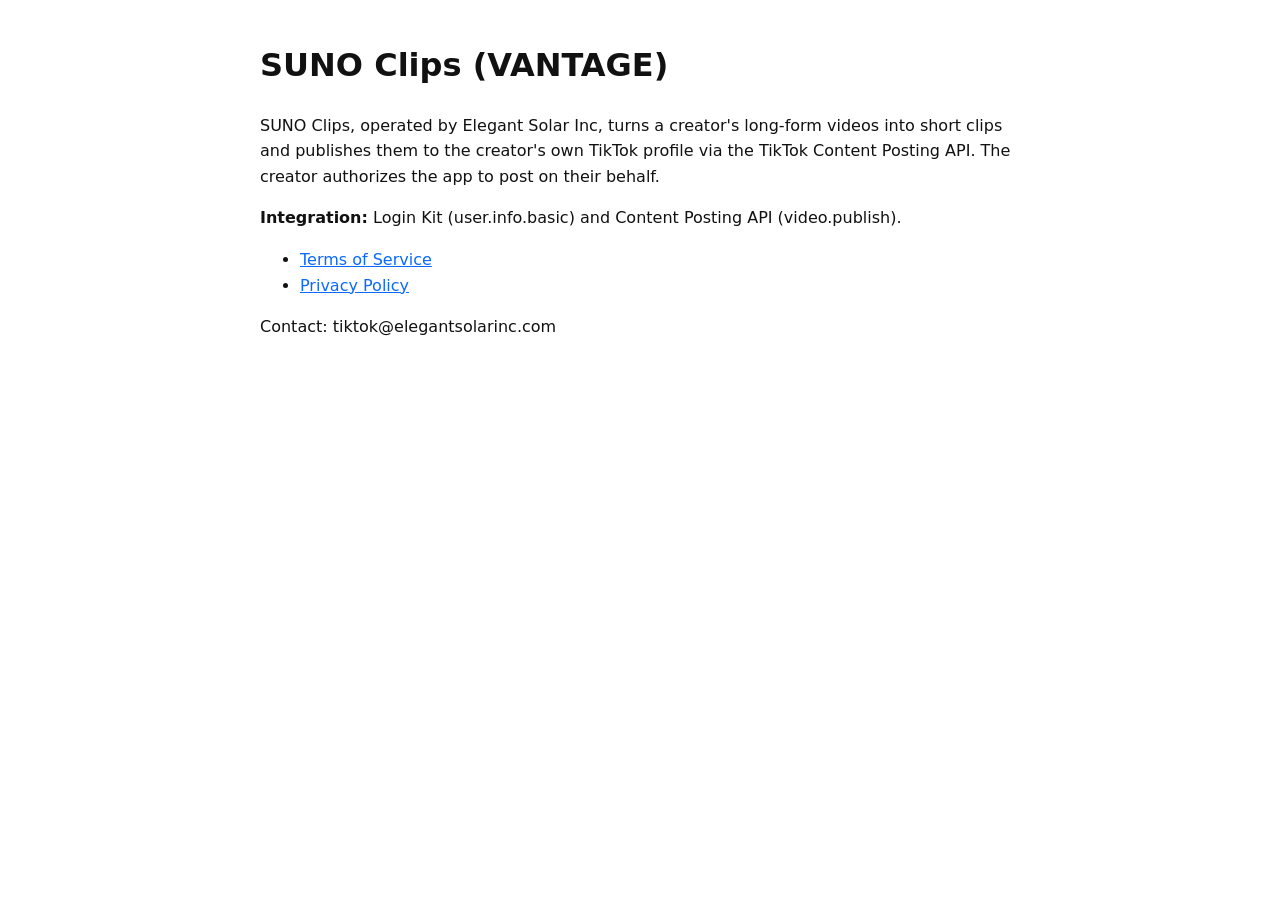
==== index.html @ c843e7f1 "VANTAGE / SUNO Clips public site - terms, privacy, home" ====
<!DOCTYPE html><html lang="en"><head><meta charset="utf-8">
<title>SUNO Clips / VANTAGE</title><meta name="viewport" content="width=device-width,initial-scale=1">
<style>body{font-family:system-ui,Arial,sans-serif;max-width:760px;margin:40px auto;padding:0 16px;line-height:1.6;color:#111}a{color:#0b69ff}</style></head>
<body>
<h1>SUNO Clips (VANTAGE)</h1>
<p>SUNO Clips, operated by Elegant Solar Inc, turns a creator's long-form videos into short clips and publishes them to the creator's own TikTok profile via the TikTok Content Posting API. The creator authorizes the app to post on their behalf.</p>
<p><strong>Integration:</strong> Login Kit (user.info.basic) and Content Posting API (video.publish).</p>
<ul>
<li><a href="./terms.html">Terms of Service</a></li>
<li><a href="./privacy.html">Privacy Policy</a></li>
</ul>
<p>Contact: tiktok@elegantsolarinc.com</p>
</body></html>
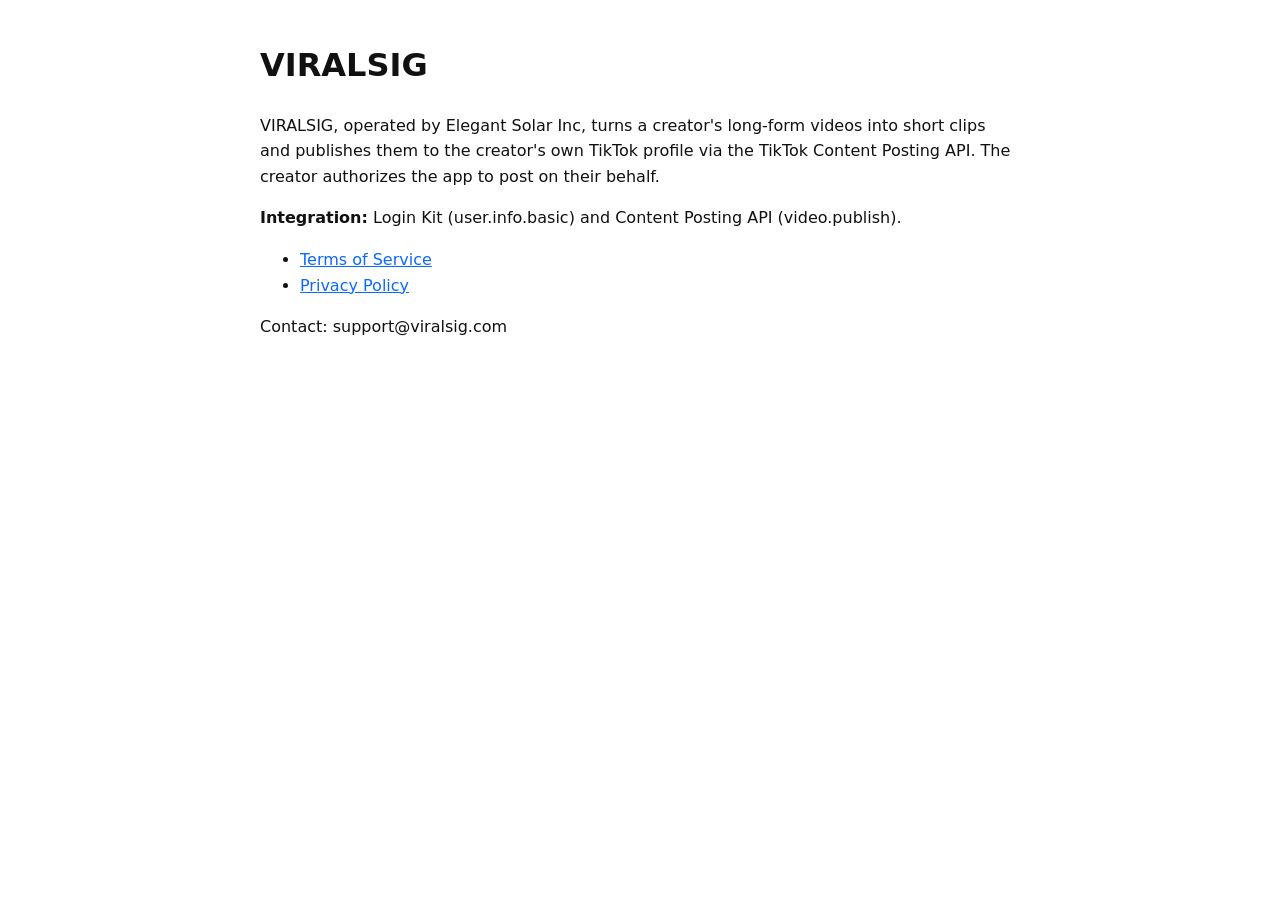
==== commit 988b33bc: "rebrand site to VIRALSIG + add custom domain CNAME (www.viralsig.com)" ====
--- a/index.html
+++ b/index.html
@@ -1,13 +1,13 @@
 <!DOCTYPE html><html lang="en"><head><meta charset="utf-8">
-<title>SUNO Clips / VANTAGE</title><meta name="viewport" content="width=device-width,initial-scale=1">
+<title>VIRALSIG</title><meta name="viewport" content="width=device-width,initial-scale=1">
 <style>body{font-family:system-ui,Arial,sans-serif;max-width:760px;margin:40px auto;padding:0 16px;line-height:1.6;color:#111}a{color:#0b69ff}</style></head>
 <body>
-<h1>SUNO Clips (VANTAGE)</h1>
-<p>SUNO Clips, operated by Elegant Solar Inc, turns a creator's long-form videos into short clips and publishes them to the creator's own TikTok profile via the TikTok Content Posting API. The creator authorizes the app to post on their behalf.</p>
+<h1>VIRALSIG</h1>
+<p>VIRALSIG, operated by Elegant Solar Inc, turns a creator's long-form videos into short clips and publishes them to the creator's own TikTok profile via the TikTok Content Posting API. The creator authorizes the app to post on their behalf.</p>
 <p><strong>Integration:</strong> Login Kit (user.info.basic) and Content Posting API (video.publish).</p>
 <ul>
 <li><a href="./terms.html">Terms of Service</a></li>
 <li><a href="./privacy.html">Privacy Policy</a></li>
 </ul>
-<p>Contact: tiktok@elegantsolarinc.com</p>
+<p>Contact: support@viralsig.com</p>
 </body></html>
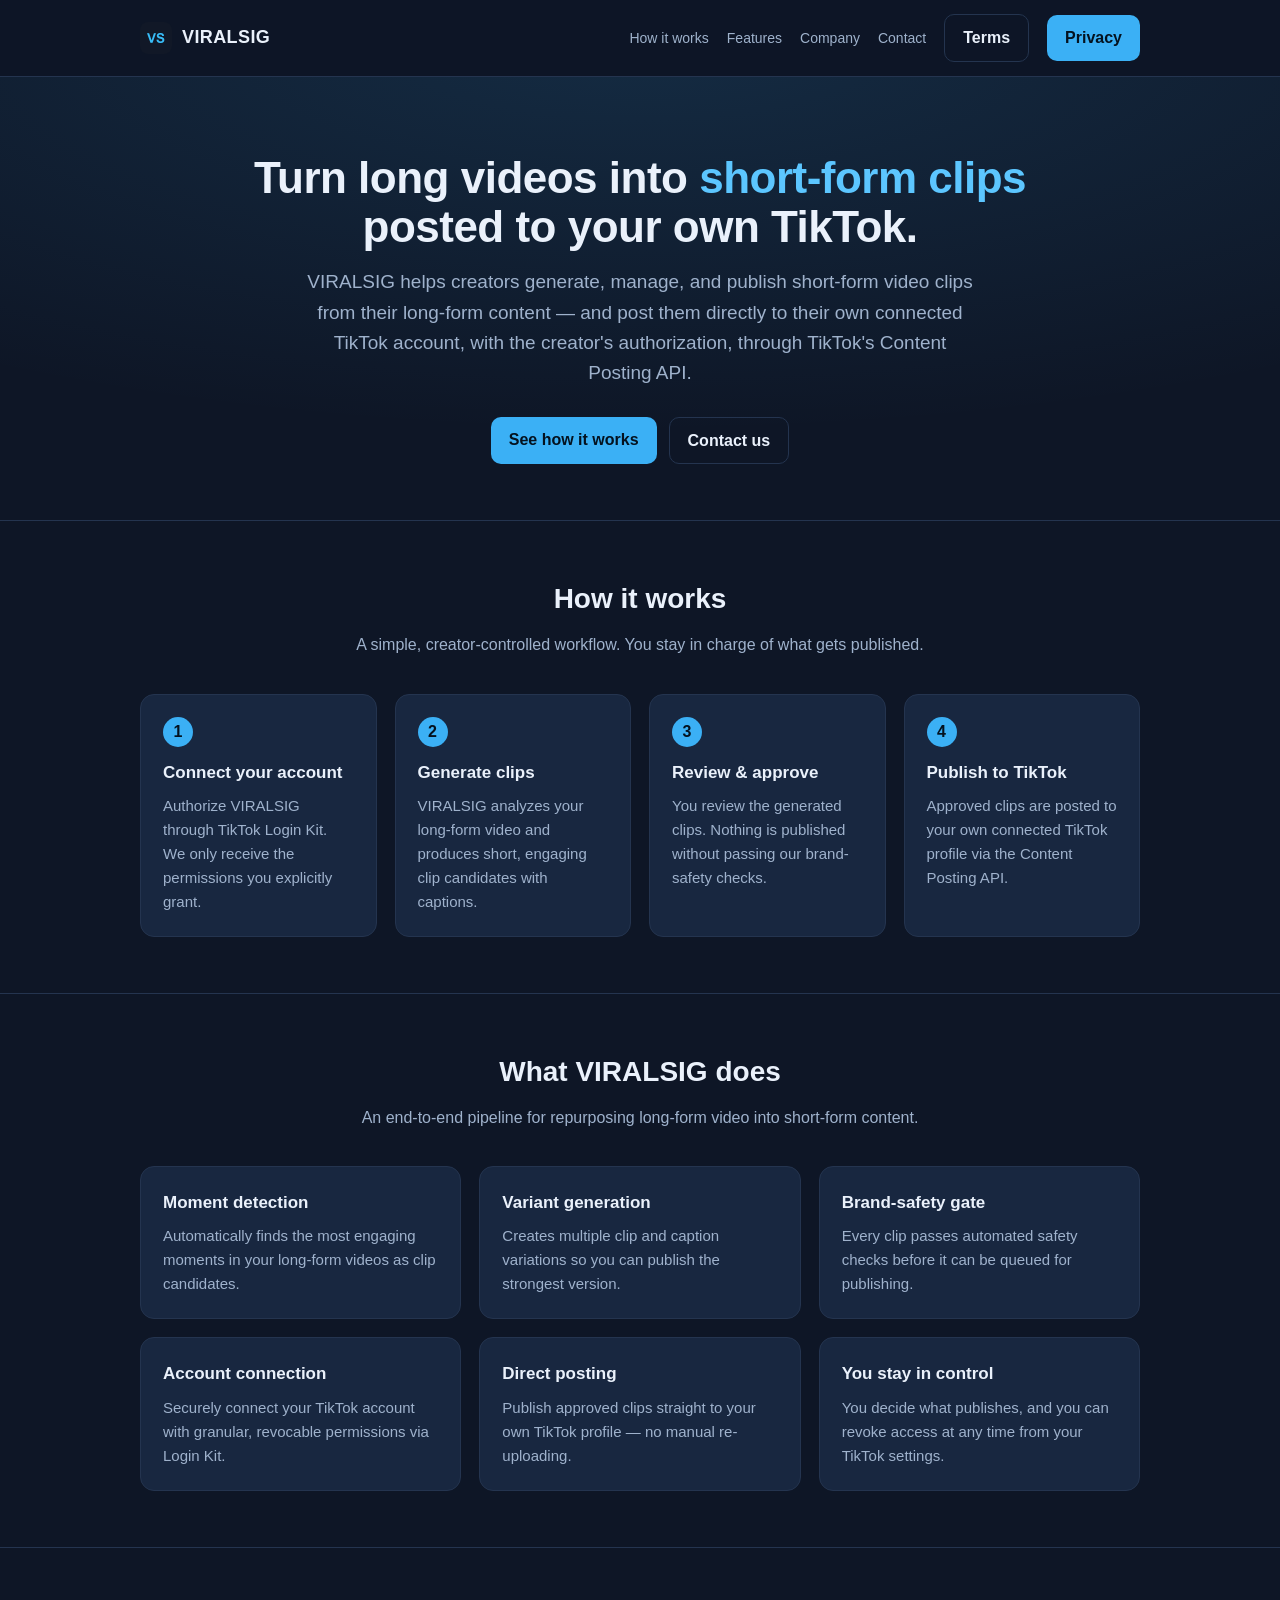
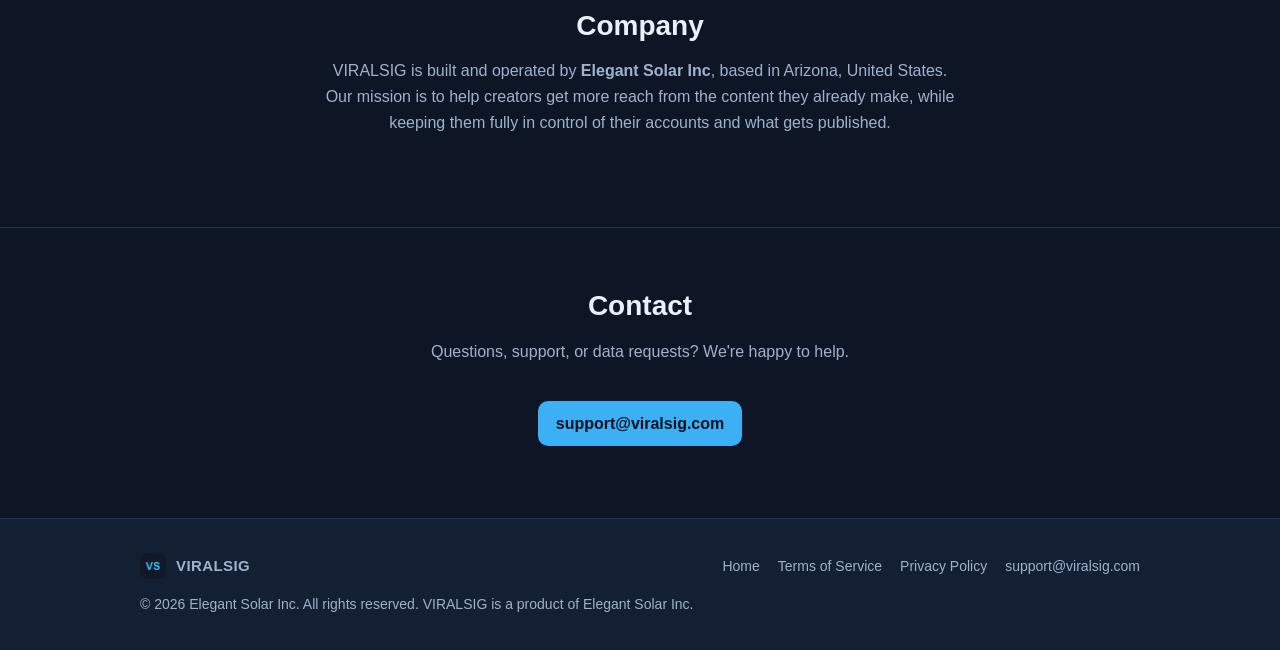
==== commit 483af57e: "fix(site): rebuild homepage + strengthen legal pages + add VIRALSIG icon for TikTok review - index.h" ====
--- a/index.html
+++ b/index.html
@@ -1,13 +1,134 @@
-<!DOCTYPE html><html lang="en"><head><meta charset="utf-8">
-<title>VIRALSIG</title><meta name="viewport" content="width=device-width,initial-scale=1">
-<style>body{font-family:system-ui,Arial,sans-serif;max-width:760px;margin:40px auto;padding:0 16px;line-height:1.6;color:#111}a{color:#0b69ff}</style></head>
+<!DOCTYPE html>
+<html lang="en">
+<head>
+<meta charset="utf-8">
+<meta name="viewport" content="width=device-width,initial-scale=1">
+<title>VIRALSIG — Turn long videos into short clips, posted to your own TikTok</title>
+<meta name="description" content="VIRALSIG helps creators turn long-form videos into short-form clips and publish them to their own connected TikTok account. Built and operated by Elegant Solar Inc.">
+<link rel="icon" href="/favicon.ico" sizes="any">
+<link rel="icon" type="image/png" href="/favicon.png">
+<link rel="apple-touch-icon" href="/assets/apple-touch-icon.png">
+<link rel="stylesheet" href="/assets/style.css">
+</head>
 <body>
-<h1>VIRALSIG</h1>
-<p>VIRALSIG, operated by Elegant Solar Inc, turns a creator's long-form videos into short clips and publishes them to the creator's own TikTok profile via the TikTok Content Posting API. The creator authorizes the app to post on their behalf.</p>
-<p><strong>Integration:</strong> Login Kit (user.info.basic) and Content Posting API (video.publish).</p>
-<ul>
-<li><a href="./terms.html">Terms of Service</a></li>
-<li><a href="./privacy.html">Privacy Policy</a></li>
-</ul>
-<p>Contact: support@viralsig.com</p>
-</body></html>
+
+<header class="site-header">
+  <nav class="nav">
+    <a class="brand" href="/">
+      <img src="/assets/logo.png" alt="VIRALSIG logo">
+      <span>VIRALSIG</span>
+    </a>
+    <span class="spacer"></span>
+    <a class="navlink" href="#how">How it works</a>
+    <a class="navlink" href="#features">Features</a>
+    <a class="navlink" href="#company">Company</a>
+    <a class="navlink" href="#contact">Contact</a>
+    <a class="btn secondary" href="/terms.html">Terms</a>
+    <a class="btn" href="/privacy.html">Privacy</a>
+  </nav>
+</header>
+
+<main>
+  <section class="hero center" style="border-top:none">
+    <div class="container">
+      <h1>Turn long videos into <span class="accent">short-form clips</span><br>posted to your own TikTok.</h1>
+      <p class="lead">VIRALSIG helps creators generate, manage, and publish short-form video clips from their long-form content — and post them directly to their own connected TikTok account, with the creator's authorization, through TikTok's Content Posting API.</p>
+      <div class="hero-cta">
+        <a class="btn" href="#how">See how it works</a>
+        <a class="btn secondary" href="#contact">Contact us</a>
+      </div>
+    </div>
+  </section>
+
+  <section id="how">
+    <div class="container">
+      <h2>How it works</h2>
+      <p class="sub">A simple, creator-controlled workflow. You stay in charge of what gets published.</p>
+      <div class="grid cols-4">
+        <div class="card">
+          <div class="step-n">1</div>
+          <h3>Connect your account</h3>
+          <p>Authorize VIRALSIG through TikTok Login Kit. We only receive the permissions you explicitly grant.</p>
+        </div>
+        <div class="card">
+          <div class="step-n">2</div>
+          <h3>Generate clips</h3>
+          <p>VIRALSIG analyzes your long-form video and produces short, engaging clip candidates with captions.</p>
+        </div>
+        <div class="card">
+          <div class="step-n">3</div>
+          <h3>Review &amp; approve</h3>
+          <p>You review the generated clips. Nothing is published without passing our brand-safety checks.</p>
+        </div>
+        <div class="card">
+          <div class="step-n">4</div>
+          <h3>Publish to TikTok</h3>
+          <p>Approved clips are posted to your own connected TikTok profile via the Content Posting API.</p>
+        </div>
+      </div>
+    </div>
+  </section>
+
+  <section id="features">
+    <div class="container">
+      <h2>What VIRALSIG does</h2>
+      <p class="sub">An end-to-end pipeline for repurposing long-form video into short-form content.</p>
+      <div class="grid cols-3">
+        <div class="card">
+          <h3>Moment detection</h3>
+          <p>Automatically finds the most engaging moments in your long-form videos as clip candidates.</p>
+        </div>
+        <div class="card">
+          <h3>Variant generation</h3>
+          <p>Creates multiple clip and caption variations so you can publish the strongest version.</p>
+        </div>
+        <div class="card">
+          <h3>Brand-safety gate</h3>
+          <p>Every clip passes automated safety checks before it can be queued for publishing.</p>
+        </div>
+        <div class="card">
+          <h3>Account connection</h3>
+          <p>Securely connect your TikTok account with granular, revocable permissions via Login Kit.</p>
+        </div>
+        <div class="card">
+          <h3>Direct posting</h3>
+          <p>Publish approved clips straight to your own TikTok profile — no manual re-uploading.</p>
+        </div>
+        <div class="card">
+          <h3>You stay in control</h3>
+          <p>You decide what publishes, and you can revoke access at any time from your TikTok settings.</p>
+        </div>
+      </div>
+    </div>
+  </section>
+
+  <section id="company">
+    <div class="container">
+      <h2>Company</h2>
+      <p class="sub">VIRALSIG is built and operated by <strong>Elegant Solar Inc</strong>, based in Arizona, United States. Our mission is to help creators get more reach from the content they already make, while keeping them fully in control of their accounts and what gets published.</p>
+    </div>
+  </section>
+
+  <section id="contact">
+    <div class="container center">
+      <h2>Contact</h2>
+      <p class="sub">Questions, support, or data requests? We're happy to help.</p>
+      <p><a class="btn" href="mailto:support@viralsig.com">support@viralsig.com</a></p>
+    </div>
+  </section>
+</main>
+
+<footer class="site-footer">
+  <div class="container footer-row">
+    <a class="brand" href="/"><img src="/assets/logo.png" alt="VIRALSIG logo" style="width:26px;height:26px"><span style="font-size:15px">VIRALSIG</span></a>
+    <span class="spacer"></span>
+    <a href="/">Home</a>
+    <a href="/terms.html">Terms of Service</a>
+    <a href="/privacy.html">Privacy Policy</a>
+    <a href="mailto:support@viralsig.com">support@viralsig.com</a>
+  </div>
+  <div class="container" style="margin-top:14px">© 2026 Elegant Solar Inc. All rights reserved. VIRALSIG is a product of Elegant Solar Inc.</div>
+</footer>
+
+</body>
+</html>
--- a/assets/style.css
+++ b/assets/style.css
@@ -0,0 +1,82 @@
+/* VIRALSIG public site — shared styles */
+:root{
+  --bg:#0e1626;
+  --bg-2:#131f33;
+  --panel:#182740;
+  --ink:#eaf1fb;
+  --muted:#9fb2cc;
+  --accent:#3bb0f5;
+  --accent-2:#5cc6ff;
+  --border:#24344f;
+  --max:1040px;
+}
+*{box-sizing:border-box}
+html{scroll-behavior:smooth}
+body{
+  margin:0;font-family:-apple-system,BlinkMacSystemFont,"Segoe UI",Roboto,Helvetica,Arial,sans-serif;
+  background:var(--bg);color:var(--ink);line-height:1.6;-webkit-font-smoothing:antialiased;
+}
+a{color:var(--accent-2);text-decoration:none}
+a:hover{text-decoration:underline}
+.container{max-width:var(--max);margin:0 auto;padding:0 20px}
+
+/* Header / nav */
+.site-header{position:sticky;top:0;z-index:10;background:rgba(14,22,38,.92);backdrop-filter:blur(8px);border-bottom:1px solid var(--border)}
+.nav{display:flex;align-items:center;gap:18px;padding:14px 20px;max-width:var(--max);margin:0 auto}
+.brand{display:flex;align-items:center;gap:10px;font-weight:700;letter-spacing:.4px;color:var(--ink)}
+.brand img{width:32px;height:32px;border-radius:8px;display:block}
+.brand span{font-size:18px}
+.nav .spacer{flex:1}
+.nav a.navlink{color:var(--muted);font-size:14px}
+.nav a.navlink:hover{color:var(--ink);text-decoration:none}
+.btn{display:inline-block;background:var(--accent);color:#04121f;font-weight:700;padding:10px 18px;border-radius:10px}
+.btn:hover{background:var(--accent-2);text-decoration:none}
+.btn.secondary{background:transparent;color:var(--ink);border:1px solid var(--border)}
+
+/* Hero */
+.hero{padding:76px 0 56px;background:radial-gradient(1200px 400px at 50% -10%,rgba(59,176,245,.14),transparent)}
+.hero h1{font-size:44px;line-height:1.12;margin:0 0 16px;letter-spacing:-.5px}
+.hero h1 .accent{color:var(--accent-2)}
+.hero p.lead{font-size:19px;color:var(--muted);max-width:680px;margin:0 auto 28px}
+.hero-cta{display:flex;gap:12px;justify-content:center;flex-wrap:wrap}
+.center{text-align:center}
+
+/* Sections */
+section{padding:56px 0;border-top:1px solid var(--border)}
+section h2{font-size:28px;margin:0 0 10px;text-align:center}
+section .sub{color:var(--muted);text-align:center;max-width:640px;margin:0 auto 36px}
+.grid{display:grid;gap:18px}
+.grid.cols-3{grid-template-columns:repeat(3,1fr)}
+.grid.cols-4{grid-template-columns:repeat(4,1fr)}
+.card{background:var(--panel);border:1px solid var(--border);border-radius:14px;padding:22px}
+.card h3{margin:0 0 8px;font-size:17px}
+.card p{margin:0;color:var(--muted);font-size:15px}
+.step-n{display:inline-flex;align-items:center;justify-content:center;width:30px;height:30px;border-radius:50%;background:var(--accent);color:#04121f;font-weight:700;margin-bottom:12px}
+
+/* Footer */
+.site-footer{border-top:1px solid var(--border);background:var(--bg-2);padding:34px 0;color:var(--muted);font-size:14px}
+.footer-row{display:flex;align-items:center;gap:18px;flex-wrap:wrap}
+.footer-row .spacer{flex:1}
+.site-footer a{color:var(--muted)}
+.site-footer a:hover{color:var(--ink)}
+
+/* Legal pages */
+.legal-header{display:flex;align-items:center;gap:14px;padding:26px 0 18px;border-bottom:1px solid var(--border);margin-bottom:8px}
+.legal-header img{width:48px;height:48px;border-radius:10px}
+.legal-header .t{font-weight:700;font-size:20px}
+.legal{max-width:820px;margin:0 auto;padding:12px 20px 64px}
+.legal h1{font-size:30px;margin:22px 0 4px}
+.legal h2{font-size:20px;margin:30px 0 8px;color:var(--ink)}
+.legal p,.legal li{color:#d7e2f2}
+.legal .updated{color:var(--muted);font-style:italic;margin-top:0}
+.legal .todo{background:#3a2a12;border:1px solid #7a5a1e;color:#ffd79a;padding:10px 14px;border-radius:8px;font-size:14px}
+.backlink{display:inline-block;margin:18px 0 0;color:var(--accent-2)}
+
+@media(max-width:820px){
+  .grid.cols-3,.grid.cols-4{grid-template-columns:1fr 1fr}
+  .hero h1{font-size:34px}
+  .nav a.navlink{display:none}
+}
+@media(max-width:520px){
+  .grid.cols-3,.grid.cols-4{grid-template-columns:1fr}
+}
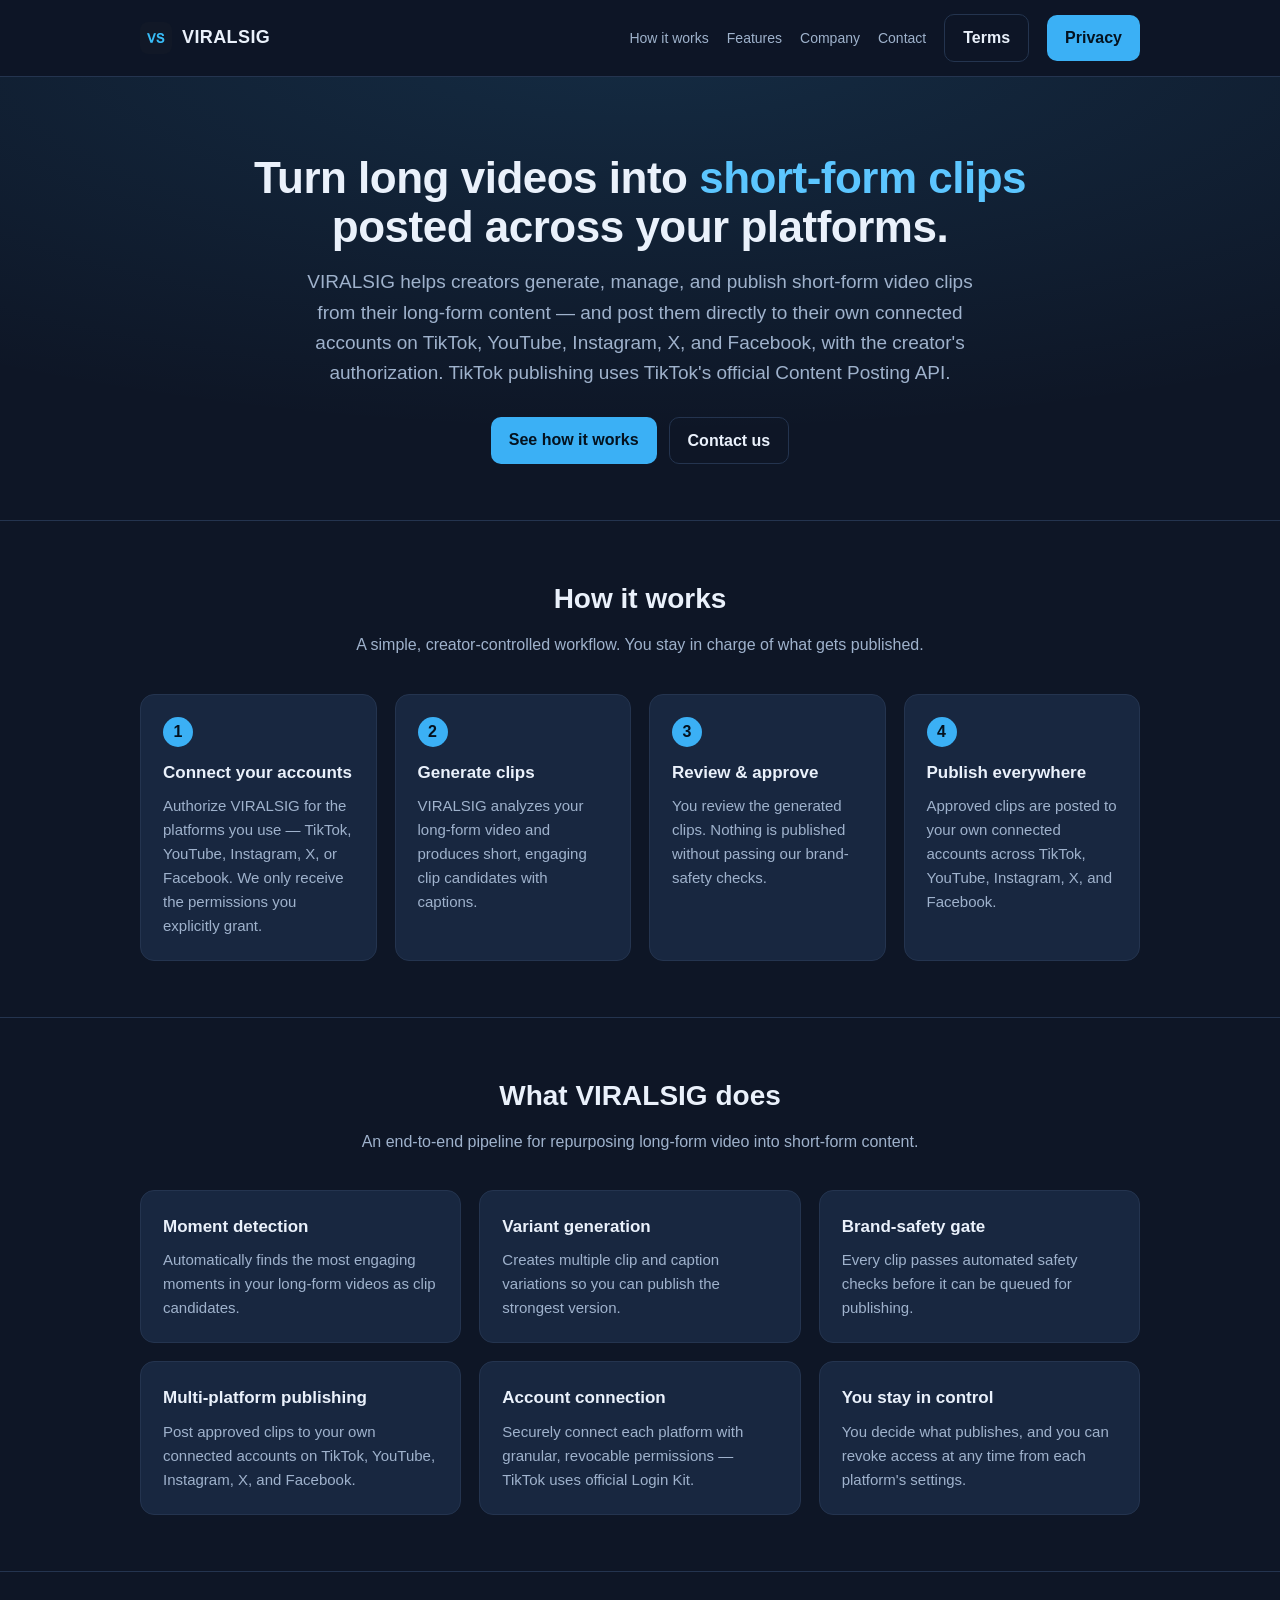
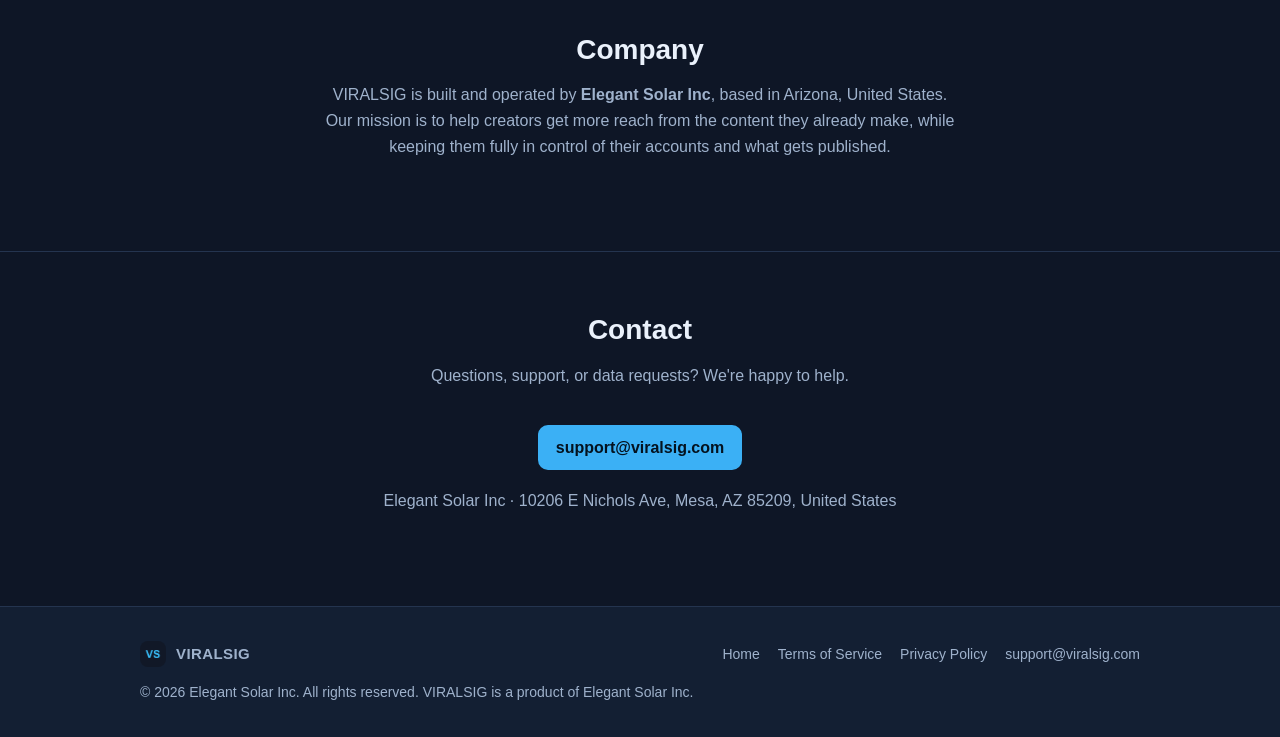
==== commit eadb98a3: "content: add business mailing address (Mesa, AZ) to legal pages + homepage contact; remove TODO plac" ====
--- a/index.html
+++ b/index.html
@@ -31,8 +31,8 @@
 <main>
   <section class="hero center" style="border-top:none">
     <div class="container">
-      <h1>Turn long videos into <span class="accent">short-form clips</span><br>posted to your own TikTok.</h1>
-      <p class="lead">VIRALSIG helps creators generate, manage, and publish short-form video clips from their long-form content — and post them directly to their own connected TikTok account, with the creator's authorization, through TikTok's Content Posting API.</p>
+      <h1>Turn long videos into <span class="accent">short-form clips</span><br>posted across your platforms.</h1>
+      <p class="lead">VIRALSIG helps creators generate, manage, and publish short-form video clips from their long-form content — and post them directly to their own connected accounts on TikTok, YouTube, Instagram, X, and Facebook, with the creator's authorization. TikTok publishing uses TikTok's official Content Posting API.</p>
       <div class="hero-cta">
         <a class="btn" href="#how">See how it works</a>
         <a class="btn secondary" href="#contact">Contact us</a>
@@ -47,8 +47,8 @@
       <div class="grid cols-4">
         <div class="card">
           <div class="step-n">1</div>
-          <h3>Connect your account</h3>
-          <p>Authorize VIRALSIG through TikTok Login Kit. We only receive the permissions you explicitly grant.</p>
+          <h3>Connect your accounts</h3>
+          <p>Authorize VIRALSIG for the platforms you use — TikTok, YouTube, Instagram, X, or Facebook. We only receive the permissions you explicitly grant.</p>
         </div>
         <div class="card">
           <div class="step-n">2</div>
@@ -62,8 +62,8 @@
         </div>
         <div class="card">
           <div class="step-n">4</div>
-          <h3>Publish to TikTok</h3>
-          <p>Approved clips are posted to your own connected TikTok profile via the Content Posting API.</p>
+          <h3>Publish everywhere</h3>
+          <p>Approved clips are posted to your own connected accounts across TikTok, YouTube, Instagram, X, and Facebook.</p>
         </div>
       </div>
     </div>
@@ -87,16 +87,16 @@
           <p>Every clip passes automated safety checks before it can be queued for publishing.</p>
         </div>
         <div class="card">
-          <h3>Account connection</h3>
-          <p>Securely connect your TikTok account with granular, revocable permissions via Login Kit.</p>
+          <h3>Multi-platform publishing</h3>
+          <p>Post approved clips to your own connected accounts on TikTok, YouTube, Instagram, X, and Facebook.</p>
         </div>
         <div class="card">
-          <h3>Direct posting</h3>
-          <p>Publish approved clips straight to your own TikTok profile — no manual re-uploading.</p>
+          <h3>Account connection</h3>
+          <p>Securely connect each platform with granular, revocable permissions — TikTok uses official Login Kit.</p>
         </div>
         <div class="card">
           <h3>You stay in control</h3>
-          <p>You decide what publishes, and you can revoke access at any time from your TikTok settings.</p>
+          <p>You decide what publishes, and you can revoke access at any time from each platform's settings.</p>
         </div>
       </div>
     </div>
@@ -114,6 +114,7 @@
       <h2>Contact</h2>
       <p class="sub">Questions, support, or data requests? We're happy to help.</p>
       <p><a class="btn" href="mailto:support@viralsig.com">support@viralsig.com</a></p>
+      <p class="sub" style="margin-top:18px">Elegant Solar Inc · 10206 E Nichols Ave, Mesa, AZ 85209, United States</p>
     </div>
   </section>
 </main>
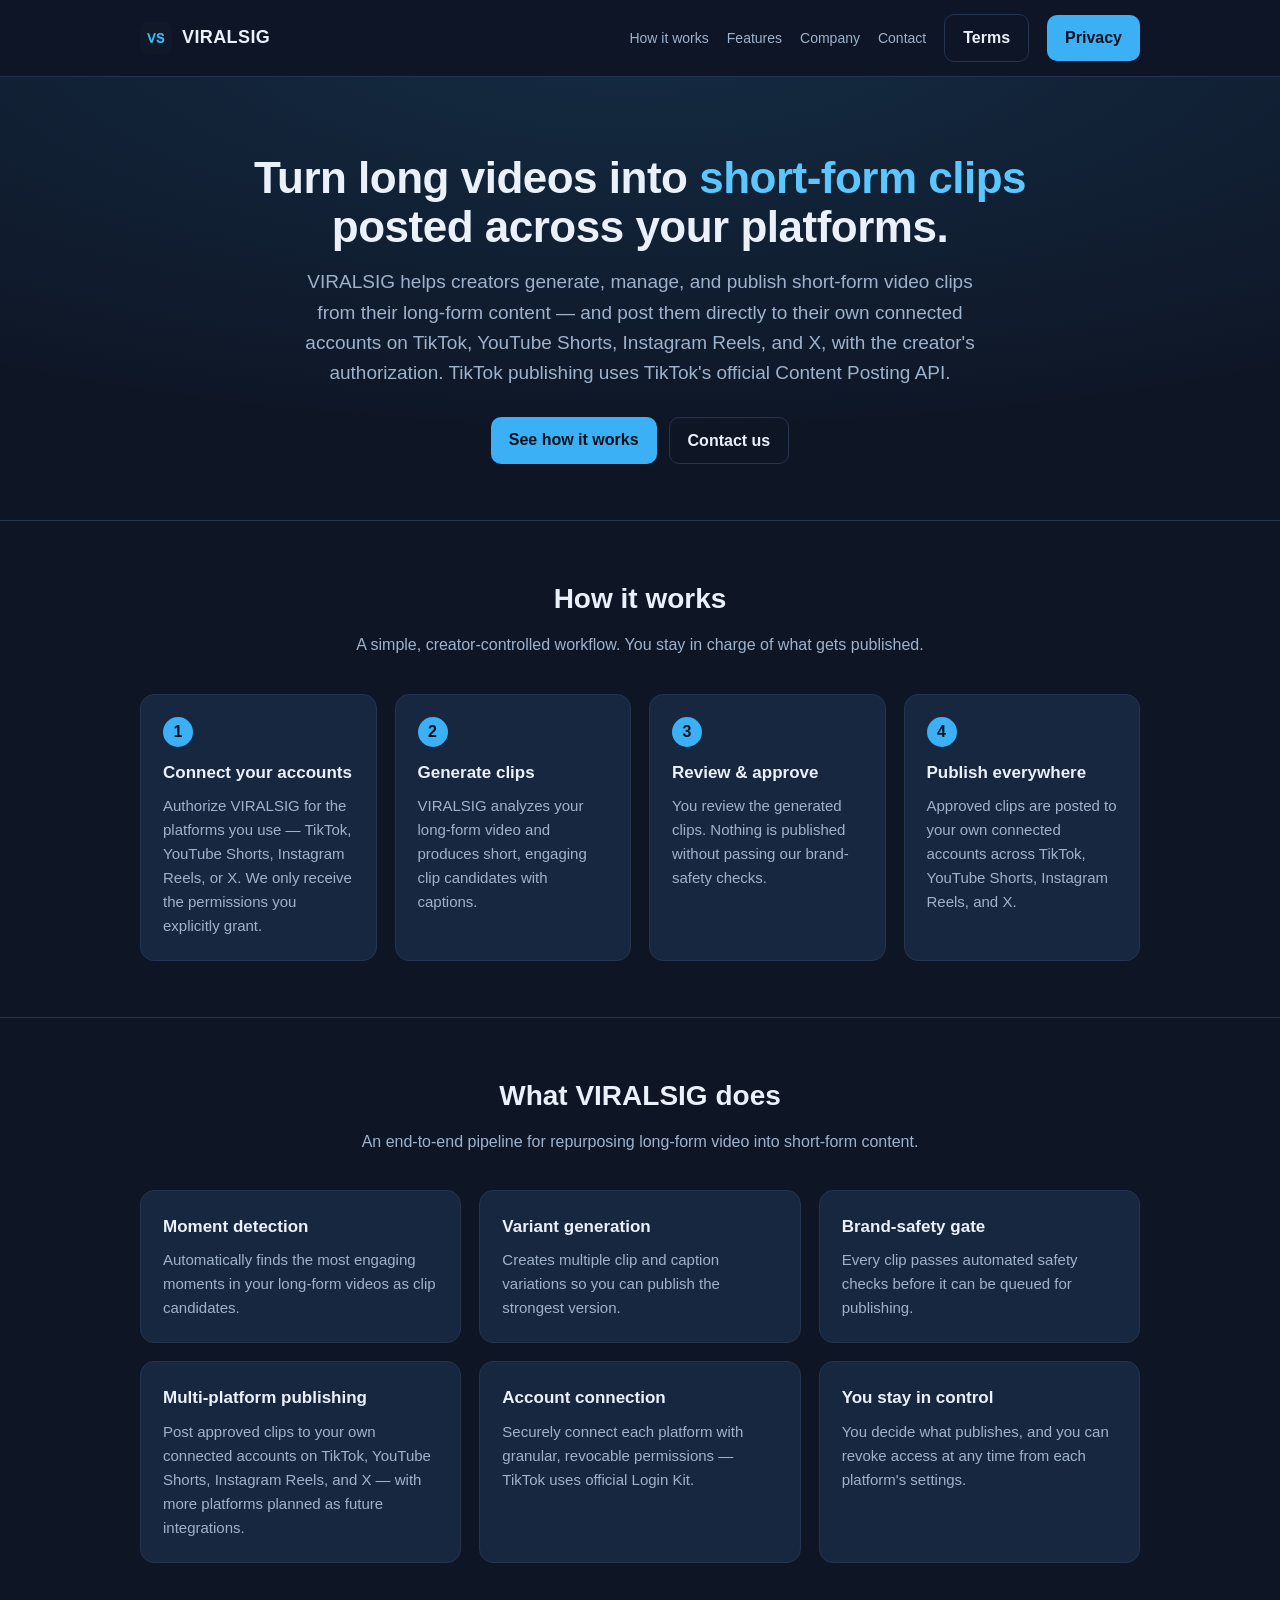
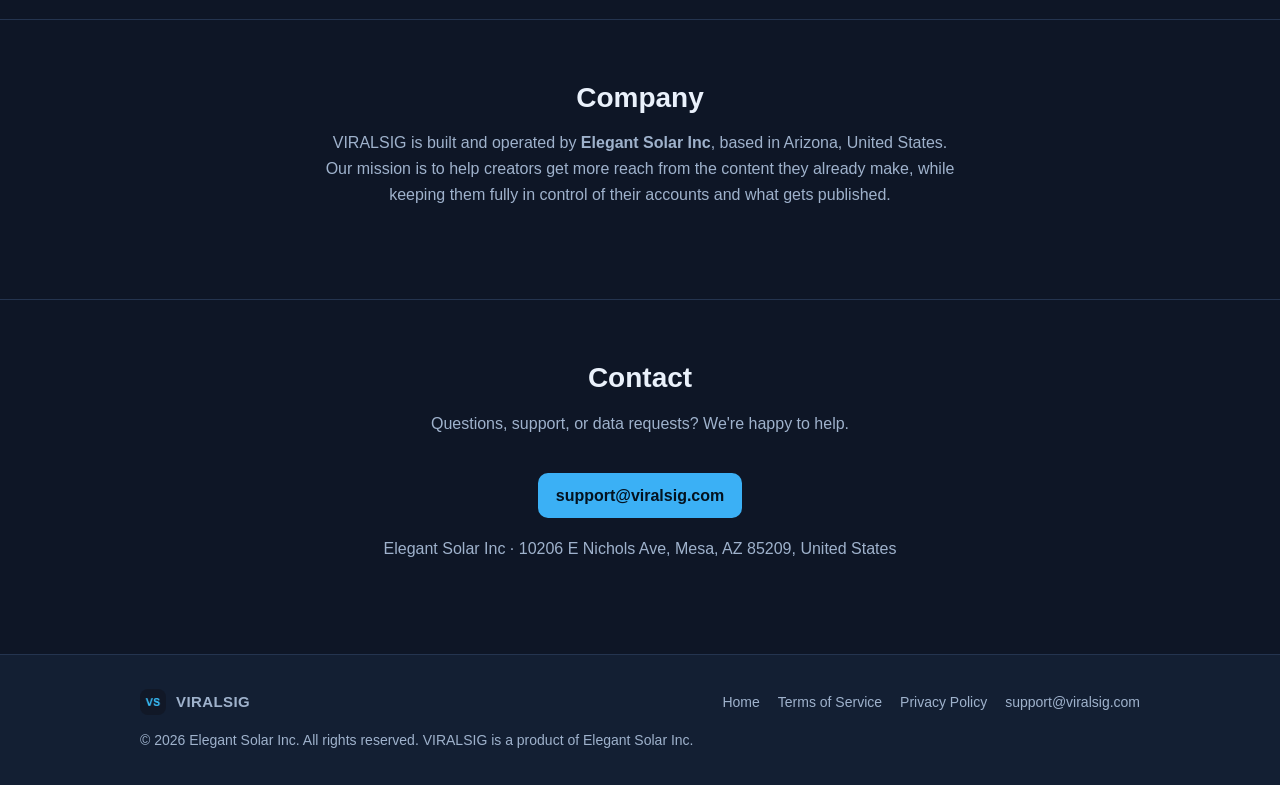
==== commit ec405650: "content: launch platform set per Decision #015 — TikTok, YouTube Shorts, Instagram Reels, and X; Fac" ====
--- a/index.html
+++ b/index.html
@@ -32,7 +32,7 @@
   <section class="hero center" style="border-top:none">
     <div class="container">
       <h1>Turn long videos into <span class="accent">short-form clips</span><br>posted across your platforms.</h1>
-      <p class="lead">VIRALSIG helps creators generate, manage, and publish short-form video clips from their long-form content — and post them directly to their own connected accounts on TikTok, YouTube, Instagram, X, and Facebook, with the creator's authorization. TikTok publishing uses TikTok's official Content Posting API.</p>
+      <p class="lead">VIRALSIG helps creators generate, manage, and publish short-form video clips from their long-form content — and post them directly to their own connected accounts on TikTok, YouTube Shorts, Instagram Reels, and X, with the creator's authorization. TikTok publishing uses TikTok's official Content Posting API.</p>
       <div class="hero-cta">
         <a class="btn" href="#how">See how it works</a>
         <a class="btn secondary" href="#contact">Contact us</a>
@@ -48,7 +48,7 @@
         <div class="card">
           <div class="step-n">1</div>
           <h3>Connect your accounts</h3>
-          <p>Authorize VIRALSIG for the platforms you use — TikTok, YouTube, Instagram, X, or Facebook. We only receive the permissions you explicitly grant.</p>
+          <p>Authorize VIRALSIG for the platforms you use — TikTok, YouTube Shorts, Instagram Reels, or X. We only receive the permissions you explicitly grant.</p>
         </div>
         <div class="card">
           <div class="step-n">2</div>
@@ -63,7 +63,7 @@
         <div class="card">
           <div class="step-n">4</div>
           <h3>Publish everywhere</h3>
-          <p>Approved clips are posted to your own connected accounts across TikTok, YouTube, Instagram, X, and Facebook.</p>
+          <p>Approved clips are posted to your own connected accounts across TikTok, YouTube Shorts, Instagram Reels, and X.</p>
         </div>
       </div>
     </div>
@@ -88,7 +88,7 @@
         </div>
         <div class="card">
           <h3>Multi-platform publishing</h3>
-          <p>Post approved clips to your own connected accounts on TikTok, YouTube, Instagram, X, and Facebook.</p>
+          <p>Post approved clips to your own connected accounts on TikTok, YouTube Shorts, Instagram Reels, and X — with more platforms planned as future integrations.</p>
         </div>
         <div class="card">
           <h3>Account connection</h3>
